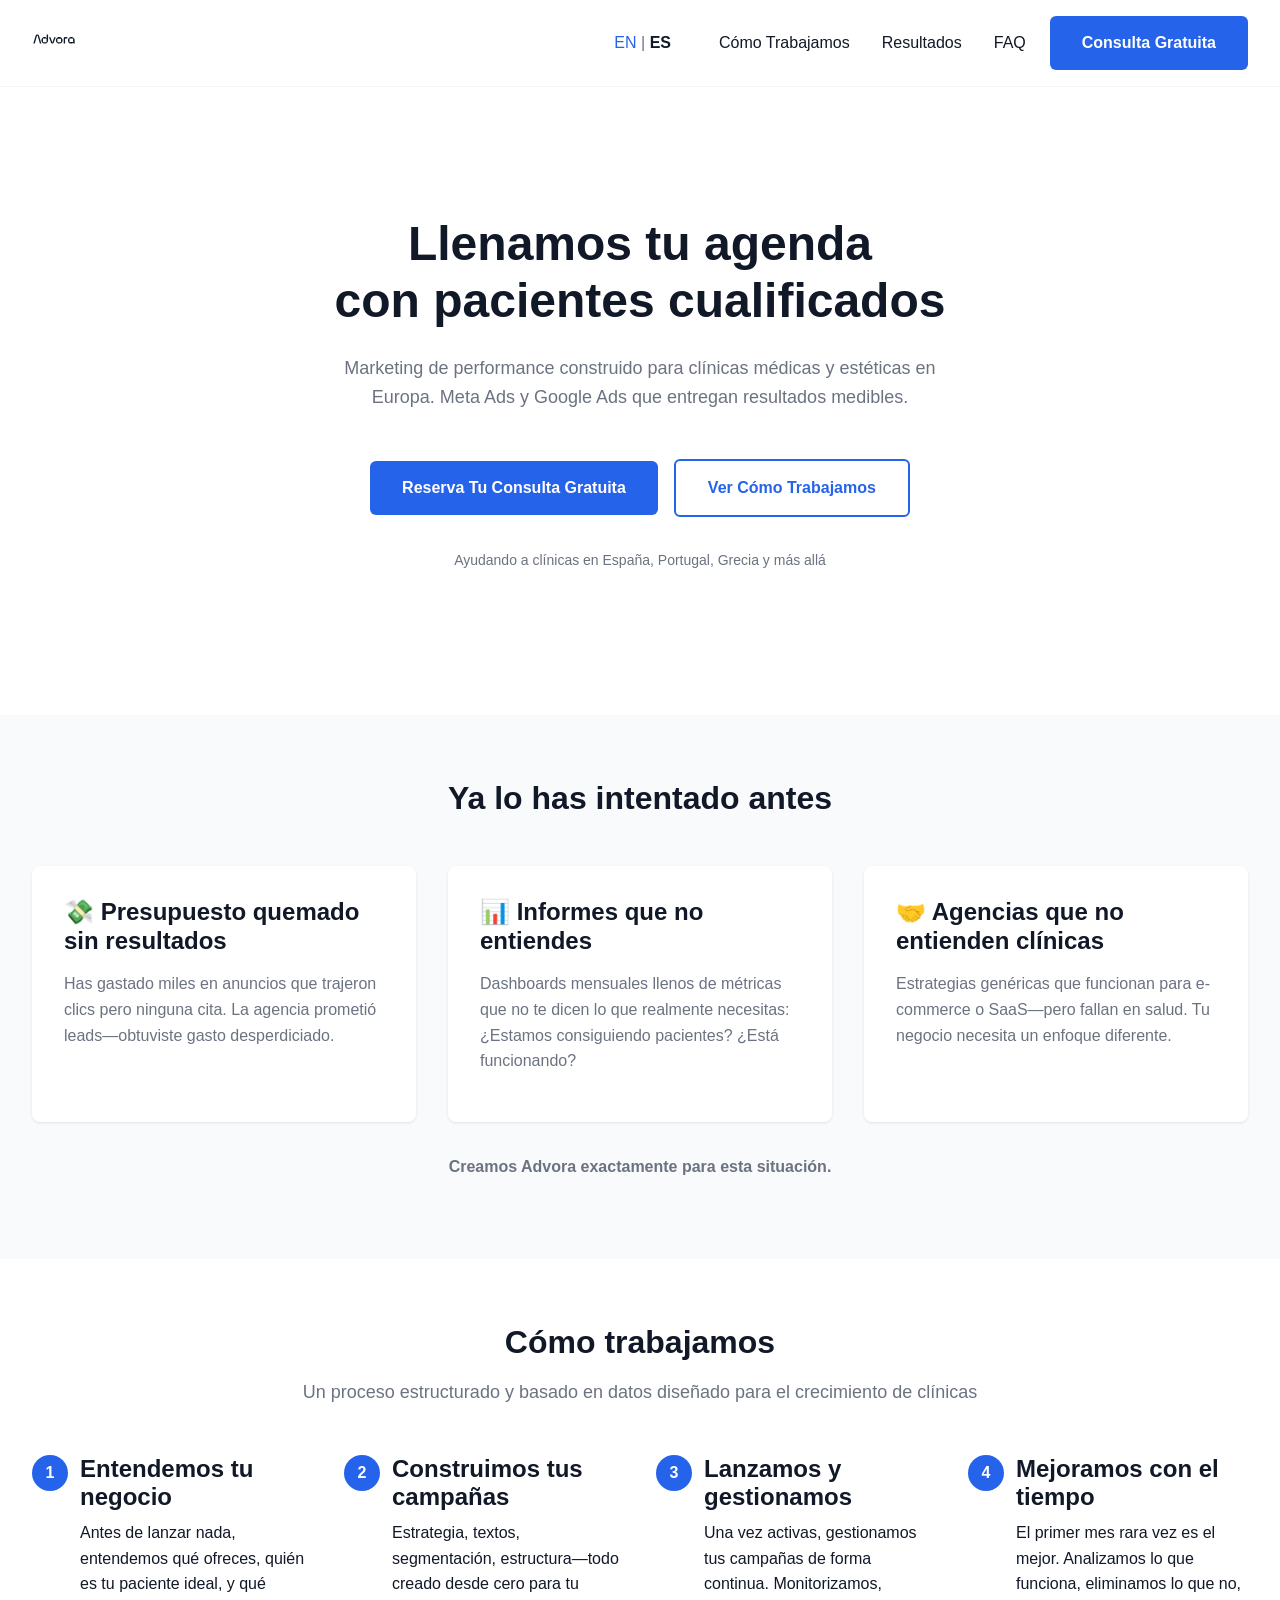
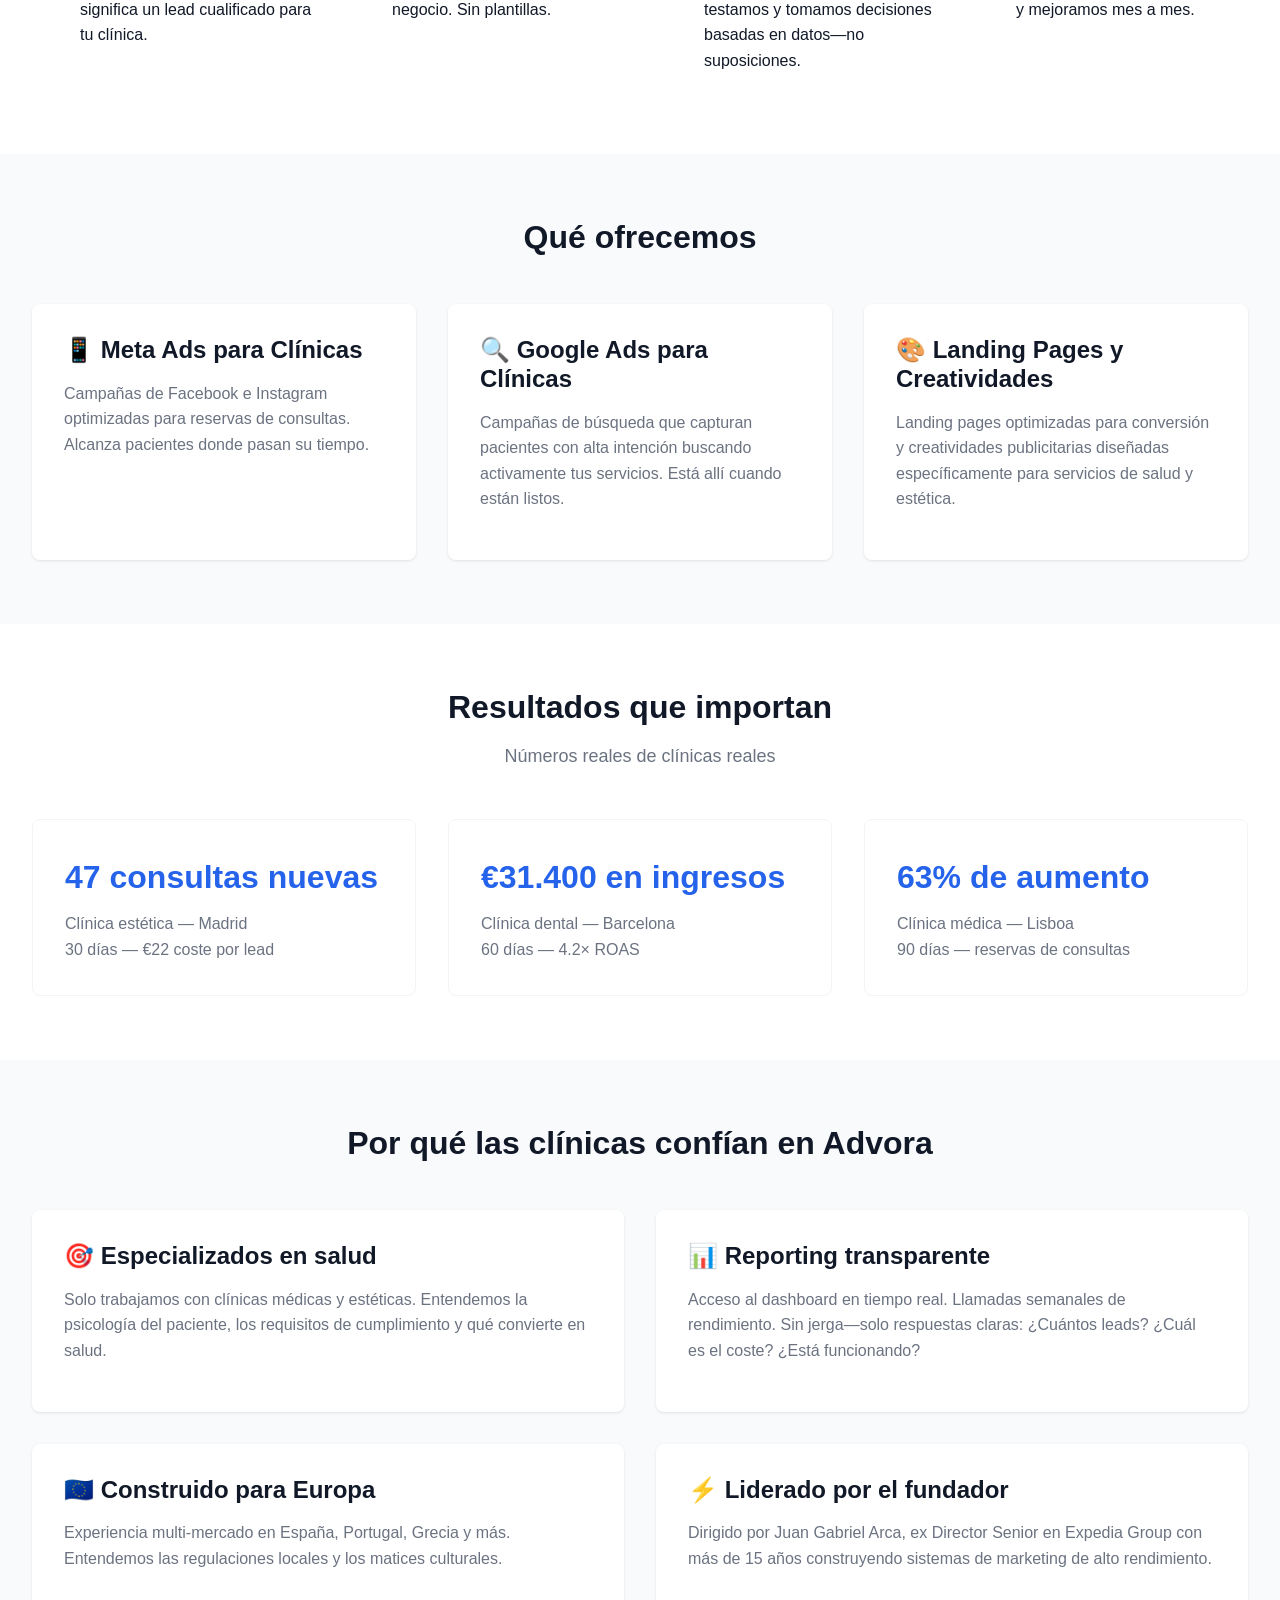
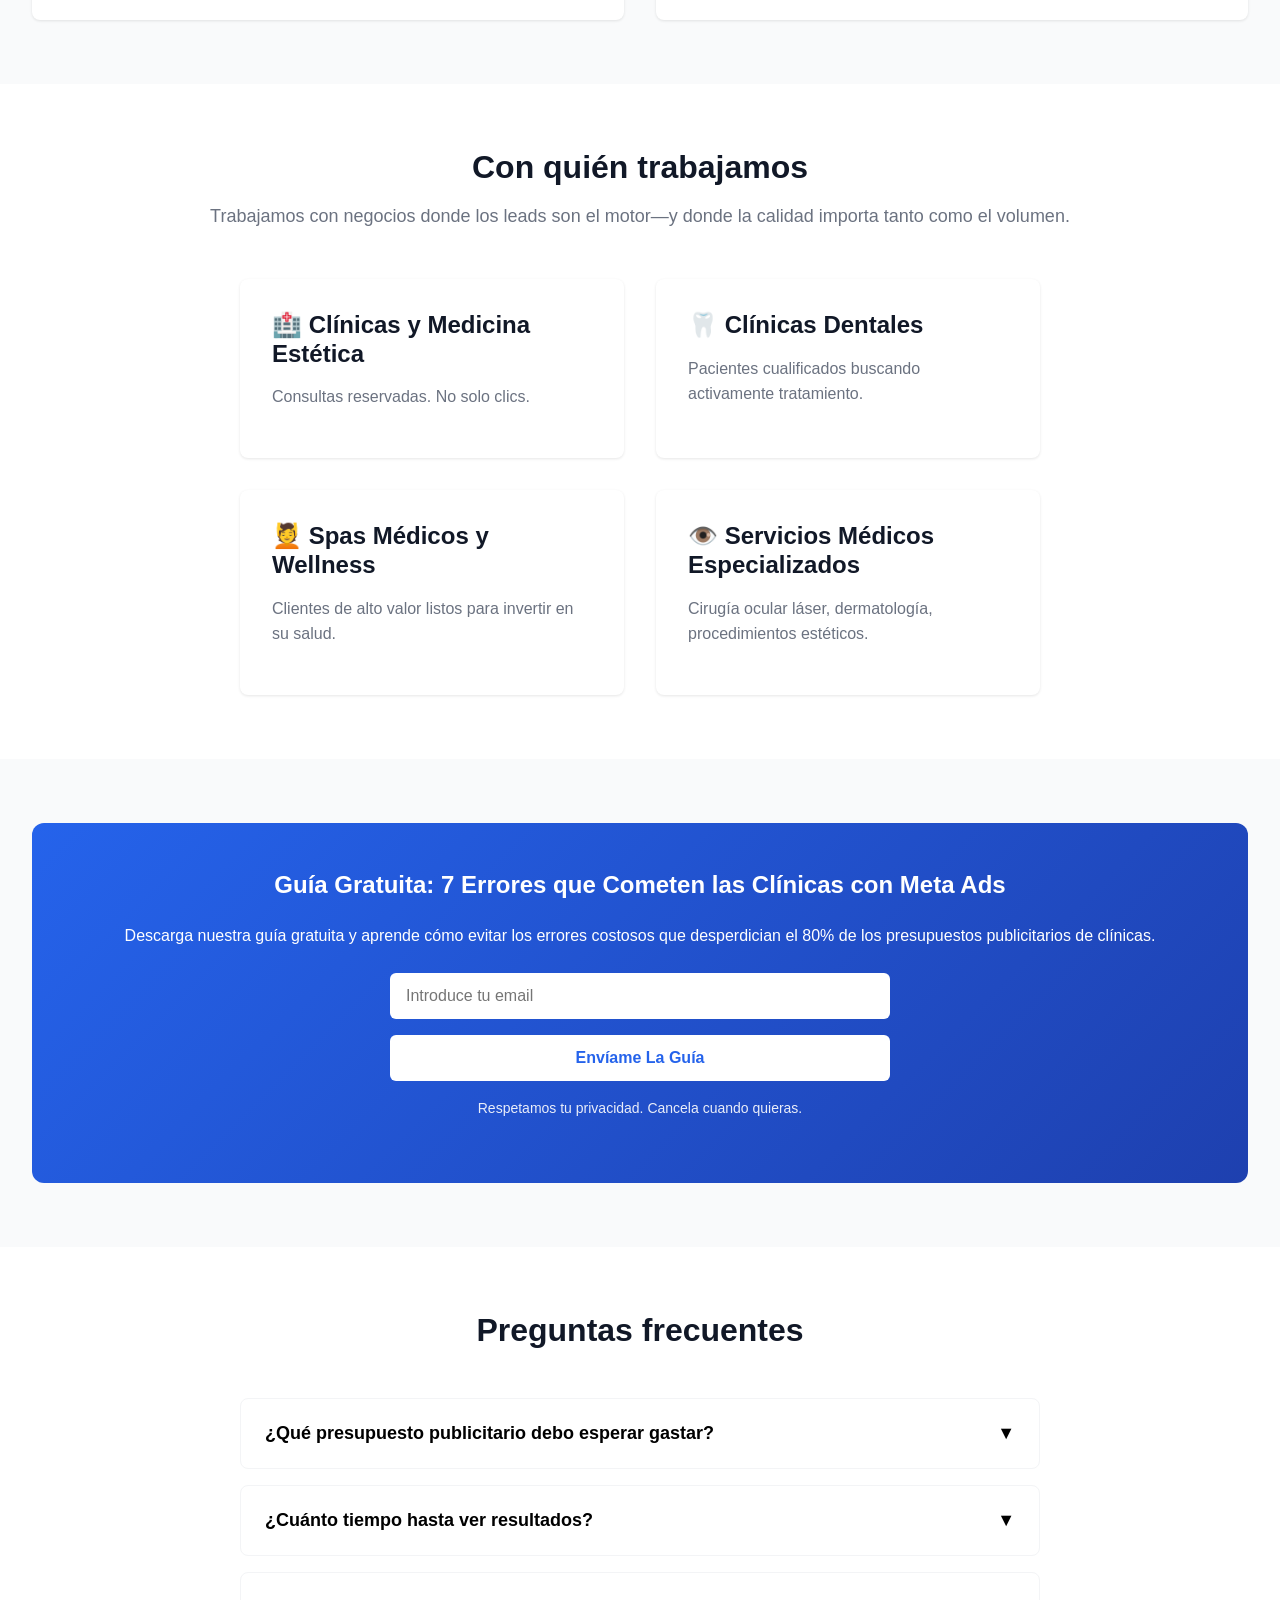
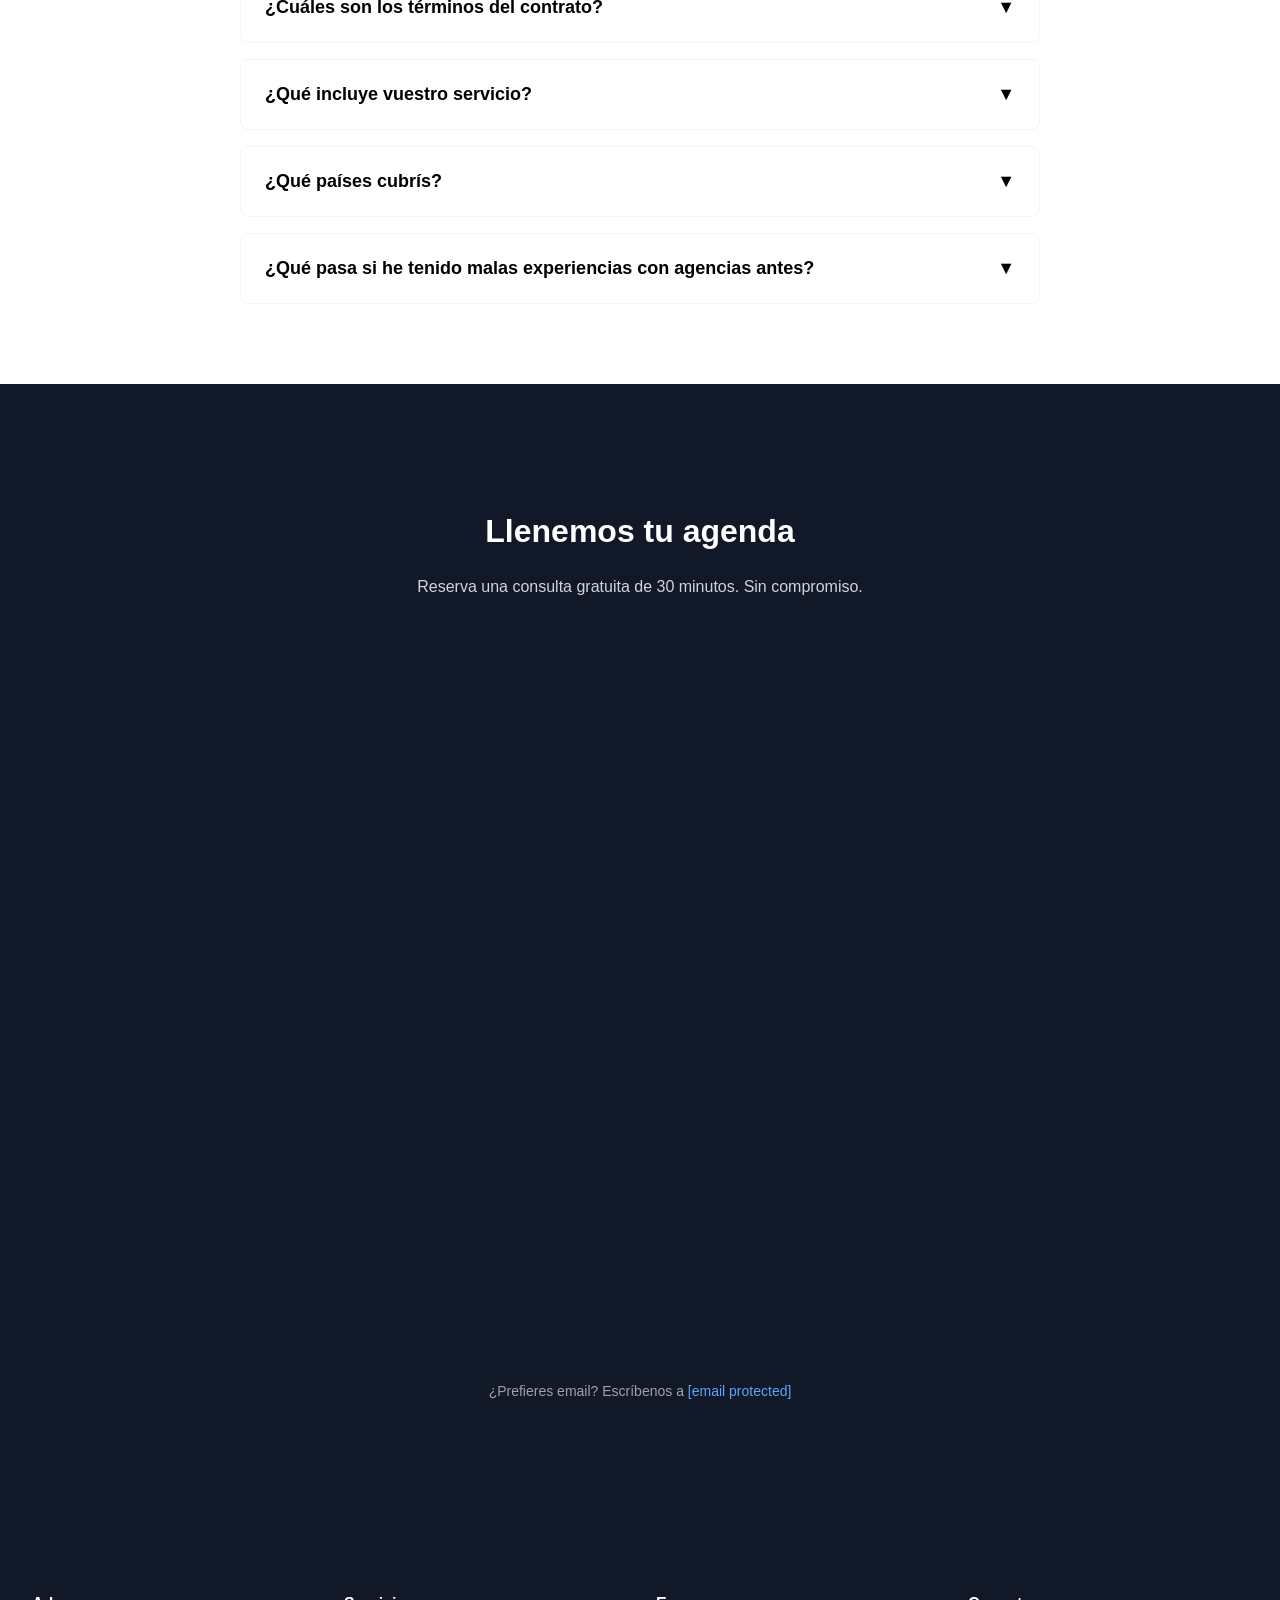
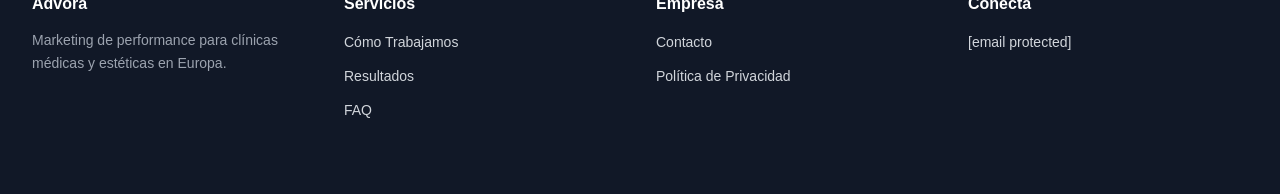
==== es/index.html @ b27bf29a "Initial production website (v15 landing page)" ====
<!DOCTYPE html>
<html lang="es">
<head>
  <meta charset="UTF-8">
  <meta name="viewport" content="width=device-width, initial-scale=1.0">
  <meta http-equiv="X-UA-Compatible" content="IE=edge">
  
  <!-- Primary Meta Tags -->
  <title>Advora | Marketing de Performance para Clínicas Médicas y Estéticas</title>
  <meta name="title" content="Advora | Marketing de Performance para Clínicas Médicas y Estéticas">
  <meta name="description" content="Meta Ads y Google Ads que llenan tu agenda de consultas. Marketing de performance construido para clínicas en Europa.">
  
  <!-- Hreflang Tags -->
  <link rel="alternate" href="https://advoralabs.com/" hreflang="en" />
  <link rel="alternate" href="https://advoralabs.com/es/" hreflang="es" />
  <link rel="alternate" href="https://advoralabs.com/" hreflang="x-default" />
  
  <!-- Open Graph / Facebook -->
  <meta property="og:type" content="website">
  <meta property="og:url" content="https://advoralabs.com/es/">
  <meta property="og:title" content="Advora | Marketing de Performance para Clínicas Médicas y Estéticas">
  <meta property="og:description" content="Meta Ads y Google Ads que llenan tu agenda de consultas. Marketing de performance construido para clínicas en Europa.">
  <meta property="og:image" content="https://advoralabs.com/images/advora-blue.svg">
  
  <!-- Favicon -->
  <link rel="icon" type="image/svg+xml" href="/images/advora-icon.svg">
  
  <!-- Stylesheet -->
  <link rel="stylesheet" href="/css/main.css">
  
  <!-- Google Analytics -->
  <script async src="https://www.googletagmanager.com/gtag/js?id=G-NC298ZY5M7"></script>
  <script>
    window.dataLayer = window.dataLayer || [];
    function gtag(){dataLayer.push(arguments);}
    gtag('js', new Date());
    gtag('config', 'G-NC298ZY5M7');
  </script>
</head>
<body>

  <!-- Header -->
  <header class="header">
    <nav class="nav container">
      <div class="logo">
        <a href="/es/">
          <img src="/images/advora-header.svg" alt="Advora">
        </a>
      </div>
      
      <div style="display: flex; align-items: center; gap: 1.5rem;">
        <div class="lang-toggle">
          <a href="/">EN</a> | <span class="active">ES</span>
        </div>
        
        <ul class="nav-menu">
          <li><a href="#como-trabajamos">Cómo Trabajamos</a></li>
          <li><a href="#resultados">Resultados</a></li>
          <li><a href="#faq">FAQ</a></li>
        </ul>
        
        <a href="#contacto" class="btn btn-primary">Consulta Gratuita</a>
        
        <button class="mobile-menu-btn">☰</button>
      </div>
    </nav>
  </header>

  <!-- Hero Section -->
  <section class="hero">
    <div class="container">
      <h1>Llenamos tu agenda<br>con pacientes cualificados</h1>
      <p class="subtitle">Marketing de performance construido para clínicas médicas y estéticas en Europa. Meta Ads y Google Ads que entregan resultados medibles.</p>
      
      <div class="hero-cta">
        <a href="#contacto" class="btn btn-primary">Reserva Tu Consulta Gratuita</a>
        <a href="#como-trabajamos" class="btn btn-secondary">Ver Cómo Trabajamos</a>
      </div>
      
      <p class="trust-signal">Ayudando a clínicas en España, Portugal, Grecia y más allá</p>
    </div>
  </section>

  <!-- Pain Recognition Section -->
  <section class="section section-alt">
    <div class="container">
      <div class="section-header">
        <h2>Ya lo has intentado antes</h2>
      </div>
      
      <div class="grid grid-3">
        <div class="card">
          <h3>💸 Presupuesto quemado sin resultados</h3>
          <p>Has gastado miles en anuncios que trajeron clics pero ninguna cita. La agencia prometió leads—obtuviste gasto desperdiciado.</p>
        </div>
        
        <div class="card">
          <h3>📊 Informes que no entiendes</h3>
          <p>Dashboards mensuales llenos de métricas que no te dicen lo que realmente necesitas: ¿Estamos consiguiendo pacientes? ¿Está funcionando?</p>
        </div>
        
        <div class="card">
          <h3>🤝 Agencias que no entienden clínicas</h3>
          <p>Estrategias genéricas que funcionan para e-commerce o SaaS—pero fallan en salud. Tu negocio necesita un enfoque diferente.</p>
        </div>
      </div>
      
      <div style="text-align: center; margin-top: 2rem; color: #6B7280;">
        <p><strong>Creamos Advora exactamente para esta situación.</strong></p>
      </div>
    </div>
  </section>

  <!-- How We Work Section -->
  <section id="como-trabajamos" class="section">
    <div class="container">
      <div class="section-header">
        <h2>Cómo trabajamos</h2>
        <p class="subtitle">Un proceso estructurado y basado en datos diseñado para el crecimiento de clínicas</p>
      </div>
      
      <div class="process-steps">
        <div class="step">
          <div class="step-number">1</div>
          <h3>Entendemos tu negocio</h3>
          <p>Antes de lanzar nada, entendemos qué ofreces, quién es tu paciente ideal, y qué significa un lead cualificado para tu clínica.</p>
        </div>
        
        <div class="step">
          <div class="step-number">2</div>
          <h3>Construimos tus campañas</h3>
          <p>Estrategia, textos, segmentación, estructura—todo creado desde cero para tu negocio. Sin plantillas.</p>
        </div>
        
        <div class="step">
          <div class="step-number">3</div>
          <h3>Lanzamos y gestionamos</h3>
          <p>Una vez activas, gestionamos tus campañas de forma continua. Monitorizamos, testamos y tomamos decisiones basadas en datos—no suposiciones.</p>
        </div>
        
        <div class="step">
          <div class="step-number">4</div>
          <h3>Mejoramos con el tiempo</h3>
          <p>El primer mes rara vez es el mejor. Analizamos lo que funciona, eliminamos lo que no, y mejoramos mes a mes.</p>
        </div>
      </div>
    </div>
  </section>

  <!-- Services Section -->
  <section class="section section-alt">
    <div class="container">
      <div class="section-header">
        <h2>Qué ofrecemos</h2>
      </div>
      
      <div class="grid grid-3">
        <div class="card">
          <h3>📱 Meta Ads para Clínicas</h3>
          <p>Campañas de Facebook e Instagram optimizadas para reservas de consultas. Alcanza pacientes donde pasan su tiempo.</p>
        </div>
        
        <div class="card">
          <h3>🔍 Google Ads para Clínicas</h3>
          <p>Campañas de búsqueda que capturan pacientes con alta intención buscando activamente tus servicios. Está allí cuando están listos.</p>
        </div>
        
        <div class="card">
          <h3>🎨 Landing Pages y Creatividades</h3>
          <p>Landing pages optimizadas para conversión y creatividades publicitarias diseñadas específicamente para servicios de salud y estética.</p>
        </div>
      </div>
    </div>
  </section>

  <!-- Results Section -->
  <section id="resultados" class="section">
    <div class="container">
      <div class="section-header">
        <h2>Resultados que importan</h2>
        <p class="subtitle">Números reales de clínicas reales</p>
      </div>
      
      <div class="grid grid-3">
        <div class="result-card">
          <div class="result-metric">47 consultas nuevas</div>
          <div class="result-description">Clínica estética — Madrid<br>30 días — €22 coste por lead</div>
        </div>
        
        <div class="result-card">
          <div class="result-metric">€31.400 en ingresos</div>
          <div class="result-description">Clínica dental — Barcelona<br>60 días — 4.2× ROAS</div>
        </div>
        
        <div class="result-card">
          <div class="result-metric">63% de aumento</div>
          <div class="result-description">Clínica médica — Lisboa<br>90 días — reservas de consultas</div>
        </div>
      </div>
    </div>
  </section>

  <!-- Trust & Credibility Section -->
  <section class="section section-alt">
    <div class="container">
      <div class="section-header">
        <h2>Por qué las clínicas confían en Advora</h2>
      </div>
      
      <div class="grid grid-2">
        <div class="card">
          <h3>🎯 Especializados en salud</h3>
          <p>Solo trabajamos con clínicas médicas y estéticas. Entendemos la psicología del paciente, los requisitos de cumplimiento y qué convierte en salud.</p>
        </div>
        
        <div class="card">
          <h3>📊 Reporting transparente</h3>
          <p>Acceso al dashboard en tiempo real. Llamadas semanales de rendimiento. Sin jerga—solo respuestas claras: ¿Cuántos leads? ¿Cuál es el coste? ¿Está funcionando?</p>
        </div>
        
        <div class="card">
          <h3>🇪🇺 Construido para Europa</h3>
          <p>Experiencia multi-mercado en España, Portugal, Grecia y más. Entendemos las regulaciones locales y los matices culturales.</p>
        </div>
        
        <div class="card">
          <h3>⚡ Liderado por el fundador</h3>
          <p>Dirigido por Juan Gabriel Arca, ex Director Senior en Expedia Group con más de 15 años construyendo sistemas de marketing de alto rendimiento.</p>
        </div>
      </div>
    </div>
  </section>

  <!-- Who We Help Section -->
  <section class="section">
    <div class="container">
      <div class="section-header">
        <h2>Con quién trabajamos</h2>
        <p class="subtitle">Trabajamos con negocios donde los leads son el motor—y donde la calidad importa tanto como el volumen.</p>
      </div>
      
      <div class="grid grid-2" style="max-width: 800px; margin: 0 auto;">
        <div class="card">
          <h3>🏥 Clínicas y Medicina Estética</h3>
          <p>Consultas reservadas. No solo clics.</p>
        </div>
        
        <div class="card">
          <h3>🦷 Clínicas Dentales</h3>
          <p>Pacientes cualificados buscando activamente tratamiento.</p>
        </div>
        
        <div class="card">
          <h3>💆 Spas Médicos y Wellness</h3>
          <p>Clientes de alto valor listos para invertir en su salud.</p>
        </div>
        
        <div class="card">
          <h3>👁️ Servicios Médicos Especializados</h3>
          <p>Cirugía ocular láser, dermatología, procedimientos estéticos.</p>
        </div>
      </div>
    </div>
  </section>

  <!-- Lead Magnet Section -->
  <section class="section section-alt">
    <div class="container">
      <div class="lead-magnet">
        <h3>Guía Gratuita: 7 Errores que Cometen las Clínicas con Meta Ads</h3>
        <p style="margin-bottom: 1.5rem;">Descarga nuestra guía gratuita y aprende cómo evitar los errores costosos que desperdician el 80% de los presupuestos publicitarios de clínicas.</p>
        
        <form id="lead-magnet-form-es" class="lead-magnet-form">
          <input type="email" placeholder="Introduce tu email" required>
          <button type="submit" class="btn">Envíame La Guía</button>
        </form>
        
        <p style="font-size: 0.875rem; margin-top: 1rem; opacity: 0.9;">Respetamos tu privacidad. Cancela cuando quieras.</p>
      </div>
    </div>
  </section>

  <!-- FAQ Section -->
  <section id="faq" class="section">
    <div class="container">
      <div class="section-header">
        <h2>Preguntas frecuentes</h2>
      </div>
      
      <div style="max-width: 800px; margin: 0 auto;">
        <div class="faq-item">
          <button class="faq-question">
            ¿Qué presupuesto publicitario debo esperar gastar?
            <span class="faq-icon">▼</span>
          </button>
          <div class="faq-answer">
            <p>Recomendamos un gasto publicitario mensual mínimo de €1.500–€2.500 para Meta Ads o Google Ads. Esto nos da suficiente volumen para testear, optimizar y generar resultados significativos. Presupuestos más altos (€5.000+/mes) permiten un escalado más rápido y mejores datos.</p>
          </div>
        </div>
        
        <div class="faq-item">
          <button class="faq-question">
            ¿Cuánto tiempo hasta ver resultados?
            <span class="faq-icon">▼</span>
          </button>
          <div class="faq-answer">
            <p>La mayoría de clínicas ven los primeros leads dentro de los primeros 7–14 días. Sin embargo, los mejores resultados vienen después de 60–90 días de optimización continua. El primer mes es para aprender qué funciona; los meses 2–3 es donde el rendimiento se multiplica.</p>
          </div>
        </div>
        
        <div class="faq-item">
          <button class="faq-question">
            ¿Cuáles son los términos del contrato?
            <span class="faq-icon">▼</span>
          </button>
          <div class="faq-answer">
            <p>Trabajamos con un compromiso mínimo de 3 meses para permitir tiempo para una optimización adecuada. Después de eso, puedes continuar mes a mes o comprometerte a plazos más largos para mejores precios. Sin contratos anuales obligatorios.</p>
          </div>
        </div>
        
        <div class="faq-item">
          <button class="faq-question">
            ¿Qué incluye vuestro servicio?
            <span class="faq-icon">▼</span>
          </button>
          <div class="faq-answer">
            <p>Todo: desarrollo de estrategia, configuración de campañas, redacción publicitaria, producción creativa, optimización de landing pages, gestión continua, reporting semanal y llamadas mensuales de estrategia. Obtienes una solución completa sin necesidad de intervención.</p>
          </div>
        </div>
        
        <div class="faq-item">
          <button class="faq-question">
            ¿Qué países cubrís?
            <span class="faq-icon">▼</span>
          </button>
          <div class="faq-answer">
            <p>Trabajamos con clínicas en toda Europa, con experiencia profunda en España, Portugal y Grecia. También apoyamos campañas en Francia, Italia y otros mercados de la UE. Todas las campañas pueden entregarse en idiomas locales.</p>
          </div>
        </div>
        
        <div class="faq-item">
          <button class="faq-question">
            ¿Qué pasa si he tenido malas experiencias con agencias antes?
            <span class="faq-icon">▼</span>
          </button>
          <div class="faq-answer">
            <p>No estás solo. La mayoría de nuestros clientes vienen a nosotros después de experiencias decepcionantes con agencias. Por eso construimos Advora de manera diferente: reporting transparente, acceso directo al fundador, experiencia específica en clínicas y responsabilidad enfocada en resultados. Reserva una consulta gratuita—revisaremos qué salió mal y te mostraremos cómo lo haríamos diferente.</p>
          </div>
        </div>
      </div>
    </div>
  </section>

  <!-- Final CTA Section -->
  <section id="contacto" class="section section-dark final-cta">
    <div class="container">
      <h2>Llenemos tu agenda</h2>
      <p class="subtitle" style="color: #D1D5DB;">Reserva una consulta gratuita de 30 minutos. Sin compromiso.</p>
      
      <div class="calendly-container">
        <!-- Calendly inline widget -->
        <div class="calendly-inline-widget" 
             data-url="https://calendly.com/kamilabarbaraarca/30min" 
             style="min-width:320px;height:700px;">
        </div>
        <script type="text/javascript" 
                src="https://assets.calendly.com/assets/external/widget.js" 
                async>
        </script>
      </div>
      
      <p style="margin-top: 2rem; font-size: 0.875rem; color: #9CA3AF;">
        ¿Prefieres email? Escríbenos a <a href="/cdn-cgi/l/email-protection#315a505c585d50535043535043505043525071565c50585d1f525e5c" style="color: #60A5FA;"><span class="__cf_email__" data-cfemail="513a303c383d30333023333023303023323011363c30383d7f323e3c">[email&#160;protected]</span></a>
      </p>
    </div>
  </section>

  <!-- Footer -->
  <footer class="footer">
    <div class="container">
      <div class="footer-content">
        <div class="footer-section">
          <h4>Advora</h4>
          <p style="font-size: 0.875rem; color: #9CA3AF;">Marketing de performance para clínicas médicas y estéticas en Europa.</p>
        </div>
        
        <div class="footer-section">
          <h4>Servicios</h4>
          <ul>
            <li><a href="#como-trabajamos">Cómo Trabajamos</a></li>
            <li><a href="#resultados">Resultados</a></li>
            <li><a href="#faq">FAQ</a></li>
          </ul>
        </div>
        
        <div class="footer-section">
          <h4>Empresa</h4>
          <ul>
            <li><a href="#contacto">Contacto</a></li>
            <li><a href="/privacy">Política de Privacidad</a></li>
          </ul>
        </div>
        
        <div class="footer-section">
          <h4>Conecta</h4>
          <ul>
            <li><a href="/cdn-cgi/l/email-protection#bbd0dad6d2d7dad9dac9d9dac9dadac9d8dafbdcd6dad2d795d8d4d6"><span class="__cf_email__" data-cfemail="3259535f5b5e53505340505340535340515372555f535b5e1c515d5f">[email&#160;protected]</span></a></li>
            <li><a href="https://www.linkedin.com/company/advora" target="_blank" r
---- css/main.css ----
/* Advora Website - Main Stylesheet */
/* Mobile-first responsive design (375px base) */

:root {
  /* Colors */
  --color-primary: #2563EB;
  --color-primary-dark: #1E40AF;
  --color-dark: #111827;
  --color-gray: #6B7280;
  --color-light-gray: #F3F4F6;
  --color-white: #FFFFFF;
  --color-bg-alt: #F9FAFB;
  
  /* Typography */
  --font-primary: -apple-system, BlinkMacSystemFont, 'Segoe UI', 'Roboto', 'Helvetica Neue', Arial, sans-serif;
  --font-size-xs: 0.875rem;
  --font-size-sm: 1rem;
  --font-size-md: 1.125rem;
  --font-size-lg: 1.5rem;
  --font-size-xl: 2rem;
  --font-size-2xl: 2.5rem;
  --font-size-3xl: 3rem;
  
  /* Spacing */
  --spacing-xs: 0.5rem;
  --spacing-sm: 1rem;
  --spacing-md: 1.5rem;
  --spacing-lg: 2rem;
  --spacing-xl: 3rem;
  --spacing-2xl: 4rem;
  --spacing-3xl: 6rem;
  
  /* Container */
  --container-max: 1280px;
  --container-padding: 1.5rem;
}

/* Reset */
* {
  margin: 0;
  padding: 0;
  box-sizing: border-box;
}

html {
  scroll-behavior: smooth;
}

body {
  font-family: var(--font-primary);
  font-size: var(--font-size-sm);
  line-height: 1.6;
  color: var(--color-dark);
  background: var(--color-white);
  -webkit-font-smoothing: antialiased;
  -moz-osx-font-smoothing: grayscale;
}

/* Container */
.container {
  max-width: var(--container-max);
  margin: 0 auto;
  padding: 0 var(--container-padding);
}

/* Typography */
h1, h2, h3, h4, h5, h6 {
  font-weight: 700;
  line-height: 1.2;
  margin-bottom: var(--spacing-md);
}

h1 {
  font-size: var(--font-size-2xl);
}

h2 {
  font-size: var(--font-size-xl);
}

h3 {
  font-size: var(--font-size-lg);
}

p {
  margin-bottom: var(--spacing-sm);
}

a {
  color: var(--color-primary);
  text-decoration: none;
  transition: color 0.3s ease;
}

a:hover {
  color: var(--color-primary-dark);
}

/* Buttons */
.btn {
  display: inline-block;
  padding: 0.875rem 2rem;
  font-size: var(--font-size-sm);
  font-weight: 600;
  text-align: center;
  text-decoration: none;
  border-radius: 6px;
  transition: all 0.3s ease;
  cursor: pointer;
  border: none;
}

.btn-primary {
  background: var(--color-primary);
  color: var(--color-white);
}

.btn-primary:hover {
  background: var(--color-primary-dark);
  transform: translateY(-2px);
  box-shadow: 0 4px 12px rgba(37, 99, 235, 0.3);
}

.btn-secondary {
  background: transparent;
  color: var(--color-primary);
  border: 2px solid var(--color-primary);
}

.btn-secondary:hover {
  background: var(--color-primary);
  color: var(--color-white);
}

/* Header/Navigation */
.header {
  position: sticky;
  top: 0;
  z-index: 1000;
  background: var(--color-white);
  border-bottom: 1px solid var(--color-light-gray);
  padding: 1rem 0;
}

.nav {
  display: flex;
  align-items: center;
  justify-content: space-between;
}

.logo img {
  height: 28px;
  width: auto;
}

.nav-menu {
  display: none;
  list-style: none;
  gap: var(--spacing-lg);
}

.nav-menu a {
  color: var(--color-dark);
  font-weight: 500;
  font-size: var(--font-size-sm);
}

.nav-menu a:hover {
  color: var(--color-primary);
}

.lang-toggle {
  font-size: var(--font-size-sm);
  color: var(--color-gray);
  margin-right: var(--spacing-md);
}

.lang-toggle .active {
  color: var(--color-dark);
  font-weight: 600;
}

.mobile-menu-btn {
  display: block;
  background: none;
  border: none;
  font-size: 1.5rem;
  cursor: pointer;
  color: var(--color-dark);
}

/* Hero Section */
.hero {
  padding: var(--spacing-3xl) 0;
  text-align: center;
}

.hero h1 {
  font-size: var(--font-size-2xl);
  margin-bottom: var(--spacing-md);
}

.hero .subtitle {
  font-size: var(--font-size-md);
  color: var(--color-gray);
  margin-bottom: var(--spacing-xl);
  max-width: 600px;
  margin-left: auto;
  margin-right: auto;
}

.hero-cta {
  display: flex;
  flex-direction: column;
  gap: var(--spacing-sm);
  align-items: center;
  margin-bottom: var(--spacing-lg);
}

.trust-signal {
  font-size: var(--font-size-xs);
  color: var(--color-gray);
  margin-top: var(--spacing-md);
}

/* Section Styles */
.section {
  padding: var(--spacing-2xl) 0;
}

.section-alt {
  background: var(--color-bg-alt);
}

.section-dark {
  background: var(--color-dark);
  color: var(--color-white);
}

.section-dark h2,
.section-dark h3 {
  color: var(--color-white);
}

.section-dark p {
  color: #D1D5DB;
}

.section-header {
  text-align: center;
  margin-bottom: var(--spacing-xl);
}

.section-header h2 {
  margin-bottom: var(--spacing-sm);
}

.section-header .subtitle {
  color: var(--color-gray);
  font-size: var(--font-size-md);
}

/* Grid Layouts */
.grid {
  display: grid;
  gap: var(--spacing-lg);
}

.grid-2 {
  grid-template-columns: 1fr;
}

.grid-3 {
  grid-template-columns: 1fr;
}

/* Cards */
.card {
  background: var(--color-white);
  border-radius: 8px;
  padding: var(--spacing-lg);
  box-shadow: 0 1px 3px rgba(0, 0, 0, 0.1);
  transition: transform 0.3s ease, box-shadow 0.3s ease;
}

.card:hover {
  transform: translateY(-4px);
  box-shadow: 0 4px 12px rgba(0, 0, 0, 0.15);
}

.card h3 {
  color: var(--color-dark);
  margin-bottom: var(--spacing-sm);
}

.card p {
  color: var(--color-gray);
}

/* Process Steps */
.process-steps {
  display: grid;
  gap: var(--spacing-lg);
}

.step {
  position: relative;
  padding-left: var(--spacing-xl);
}

.step-number {
  position: absolute;
  left: 0;
  top: 0;
  width: 36px;
  height: 36px;
  background: var(--color-primary);
  color: var(--color-white);
  border-radius: 50%;
  display: flex;
  align-items: center;
  justify-content: center;
  font-weight: 700;
}

.step h3 {
  margin-bottom: var(--spacing-xs);
}

/* Results/Case Studies */
.result-card {
  background: var(--color-white);
  border-radius: 8px;
  padding: var(--spacing-lg);
  border: 1px solid var(--color-light-gray);
}

.result-metric {
  font-size: var(--font-size-xl);
  font-weight: 700;
  color: var(--color-primary);
  margin-bottom: var(--spacing-xs);
}

.result-description {
  font-size: var(--font-size-sm);
  color: var(--color-gray);
}

/* FAQ Accordion */
.faq-item {
  background: var(--color-white);
  border-radius: 8px;
  margin-bottom: var(--spacing-sm);
  border: 1px solid var(--color-light-gray);
  overflow: hidden;
}

.faq-question {
  width: 100%;
  padding: var(--spacing-md);
  background: none;
  border: none;
  text-align: left;
  font-size: var(--font-size-md);
  font-weight: 600;
  cursor: pointer;
  display: flex;
  justify-content: space-between;
  align-items: center;
}

.faq-question:hover {
  background: var(--color-bg-alt);
}

.faq-answer {
  padding: 0 var(--spacing-md) var(--spacing-md);
  color: var(--color-gray);
  display: none;
}

.faq-item.active .faq-answer {
  display: block;
}

.faq-icon {
  transition: transform 0.3s ease;
}

.faq-item.active .faq-icon {
  transform: rotate(180deg);
}

/* Lead Magnet Form */
.lead-magnet {
  background: linear-gradient(135deg, #2563EB 0%, #1E40AF 100%);
  color: var(--color-white);
  padding: var(--spacing-xl);
  border-radius: 12px;
  text-align: center;
}

.lead-magnet h3 {
  color: var(--color-white);
  margin-bottom: var(--spacing-md);
}

.lead-magnet-form {
  display: flex;
  flex-direction: column;
  gap: var(--spacing-sm);
  max-width: 500px;
  margin: 0 auto;
}

.lead-magnet-form input {
  padding: 0.875rem 1rem;
  border-radius: 6px;
  border: none;
  font-size: var(--font-size-sm);
}

.lead-magnet-form button {
  background: var(--color-white);
  color: var(--color-primary);
  font-weight: 600;
}

/* Final CTA */
.final-cta {
  text-align: center;
  padding: var(--spacing-3xl) 0;
}

.calendly-container {
  max-width: 900px;
  margin: var(--spacing-xl) auto 0;
}

/* Footer */
.footer {
  background: var(--color-dark);
  color: var(--color-white);
  padding: var(--spacing-xl) 0 var(--spacing-lg);
}

.footer-content {
  display: grid;
  gap: var(--spacing-lg);
  margin-bottom: var(--spacing-lg);
}

.footer-section h4 {
  color: var(--color-white);
  margin-bottom: var(--spacing-sm);
  font-size: var(--font-size-sm);
}

.footer-section ul {
  list-style: none;
}

.footer-section ul li {
  margin-bottom: var(--spacing-xs);
}

.footer-section a {
  color: #D1D5DB;
  font-size: var(--font-size-xs);
}

.footer-section a:hover {
  color: var(--color-white);
}

.footer-bottom {
  text-align: center;
  padding-top: var(--spacing-lg);
  border-top: 1px solid #374151;
  font-size: var(--font-size-xs);
  color: #9CA3AF;
}

/* Tablet (768px+) */
@media (min-width: 768px) {
  :root {
    --container-padding: 2rem;
  }
  
  h1 {
    font-size: var(--font-size-3xl);
  }
  
  .nav-menu {
    display: flex;
  }
  
  .mobile-menu-btn {
    display: none;
  }
  
  .hero h1 {
    font-size: var(--font-size-3xl);
  }
  
  .hero-cta {
    flex-direction: row;
    justify-content: center;
  }
  
  .grid-2 {
    grid-template-columns: repeat(2, 1fr);
  }
  
  .grid-3 {
    grid-template-columns: repeat(3, 1fr);
  }
  
  .process-steps {
    grid-template-columns: repeat(2, 1fr);
  }
  
  .footer-content {
    grid-template-columns: repeat(3, 1fr);
  }
}

/* Desktop (1280px+) */
@media (min-width: 1280px) {
  :root {
    --spacing-3xl: 8rem;
  }
  
  .process-steps {
    grid-template-columns: repeat(4, 1fr);
  }
  
  .footer-content {
    grid-template-columns: repeat(4, 1fr);
  }
}

/* Print styles */
@media print {
  .header,
  .footer,
  .btn {
    display: none;
  }
}
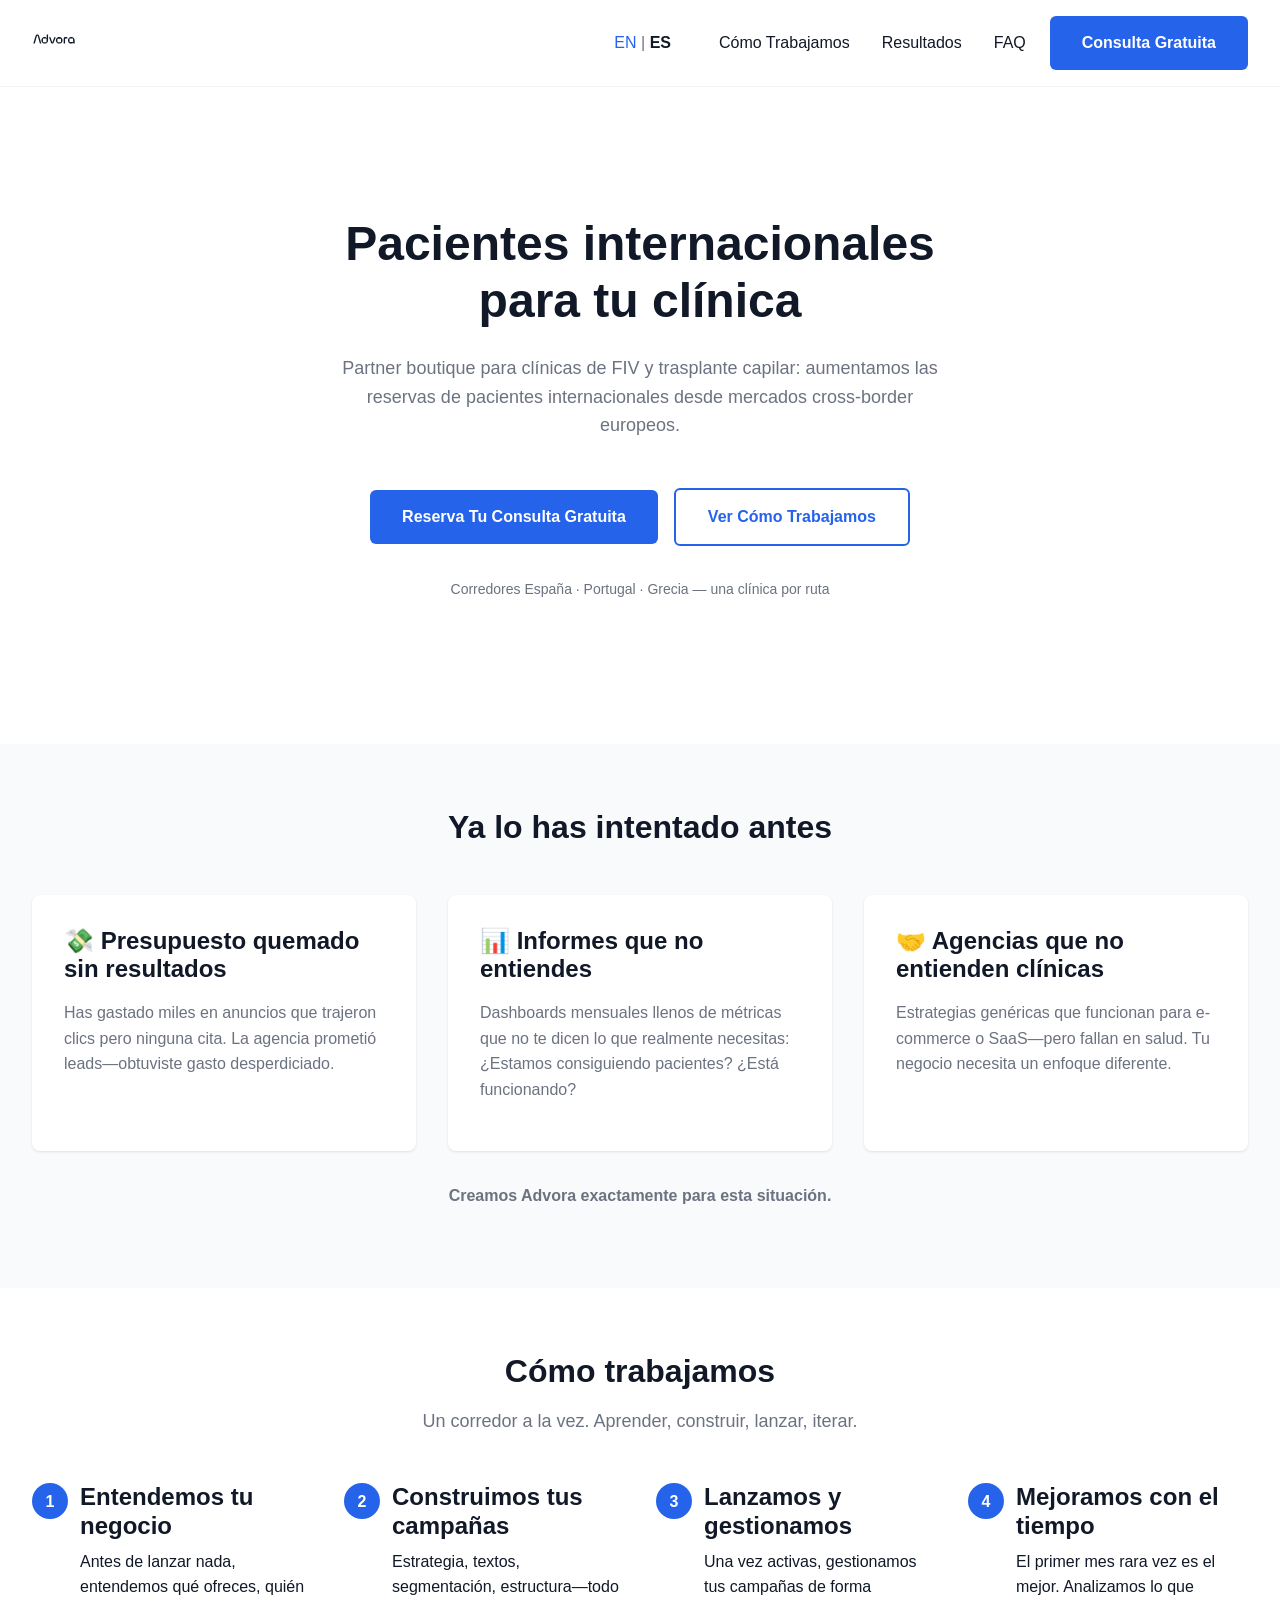
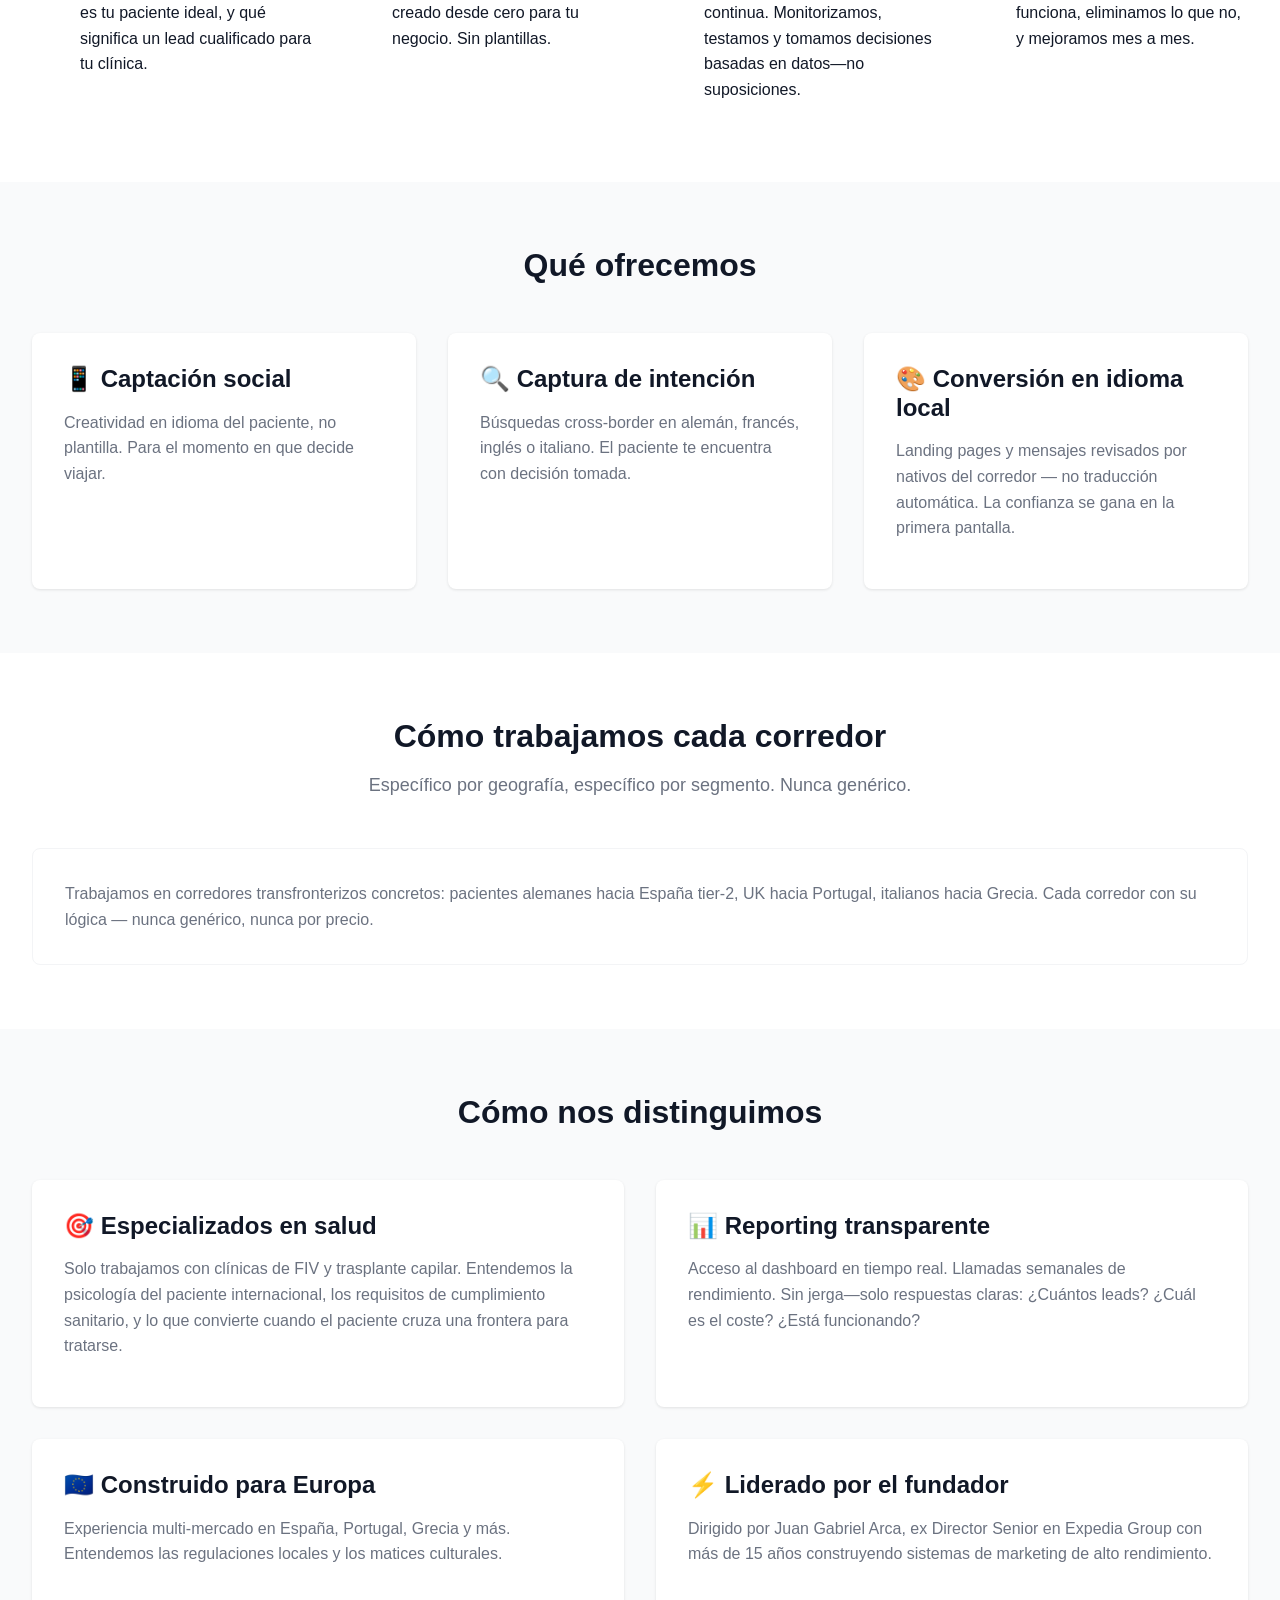
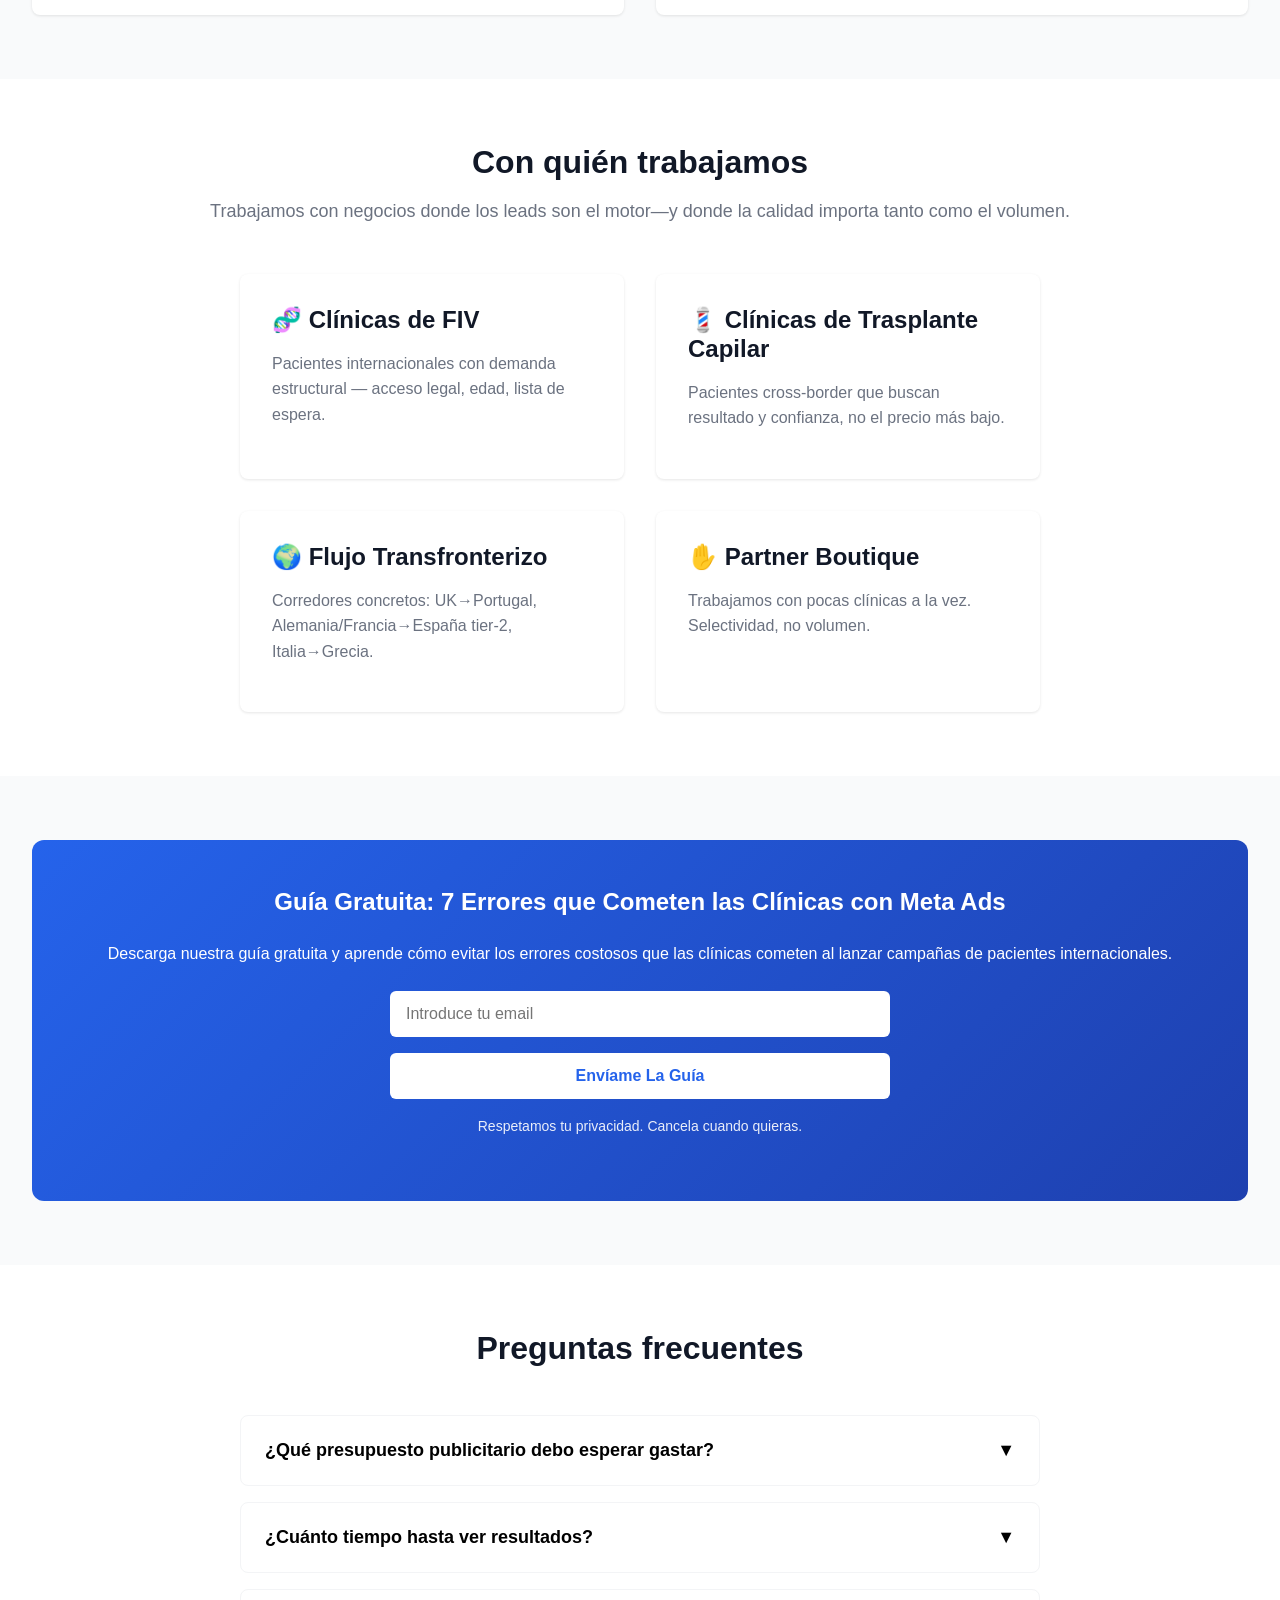
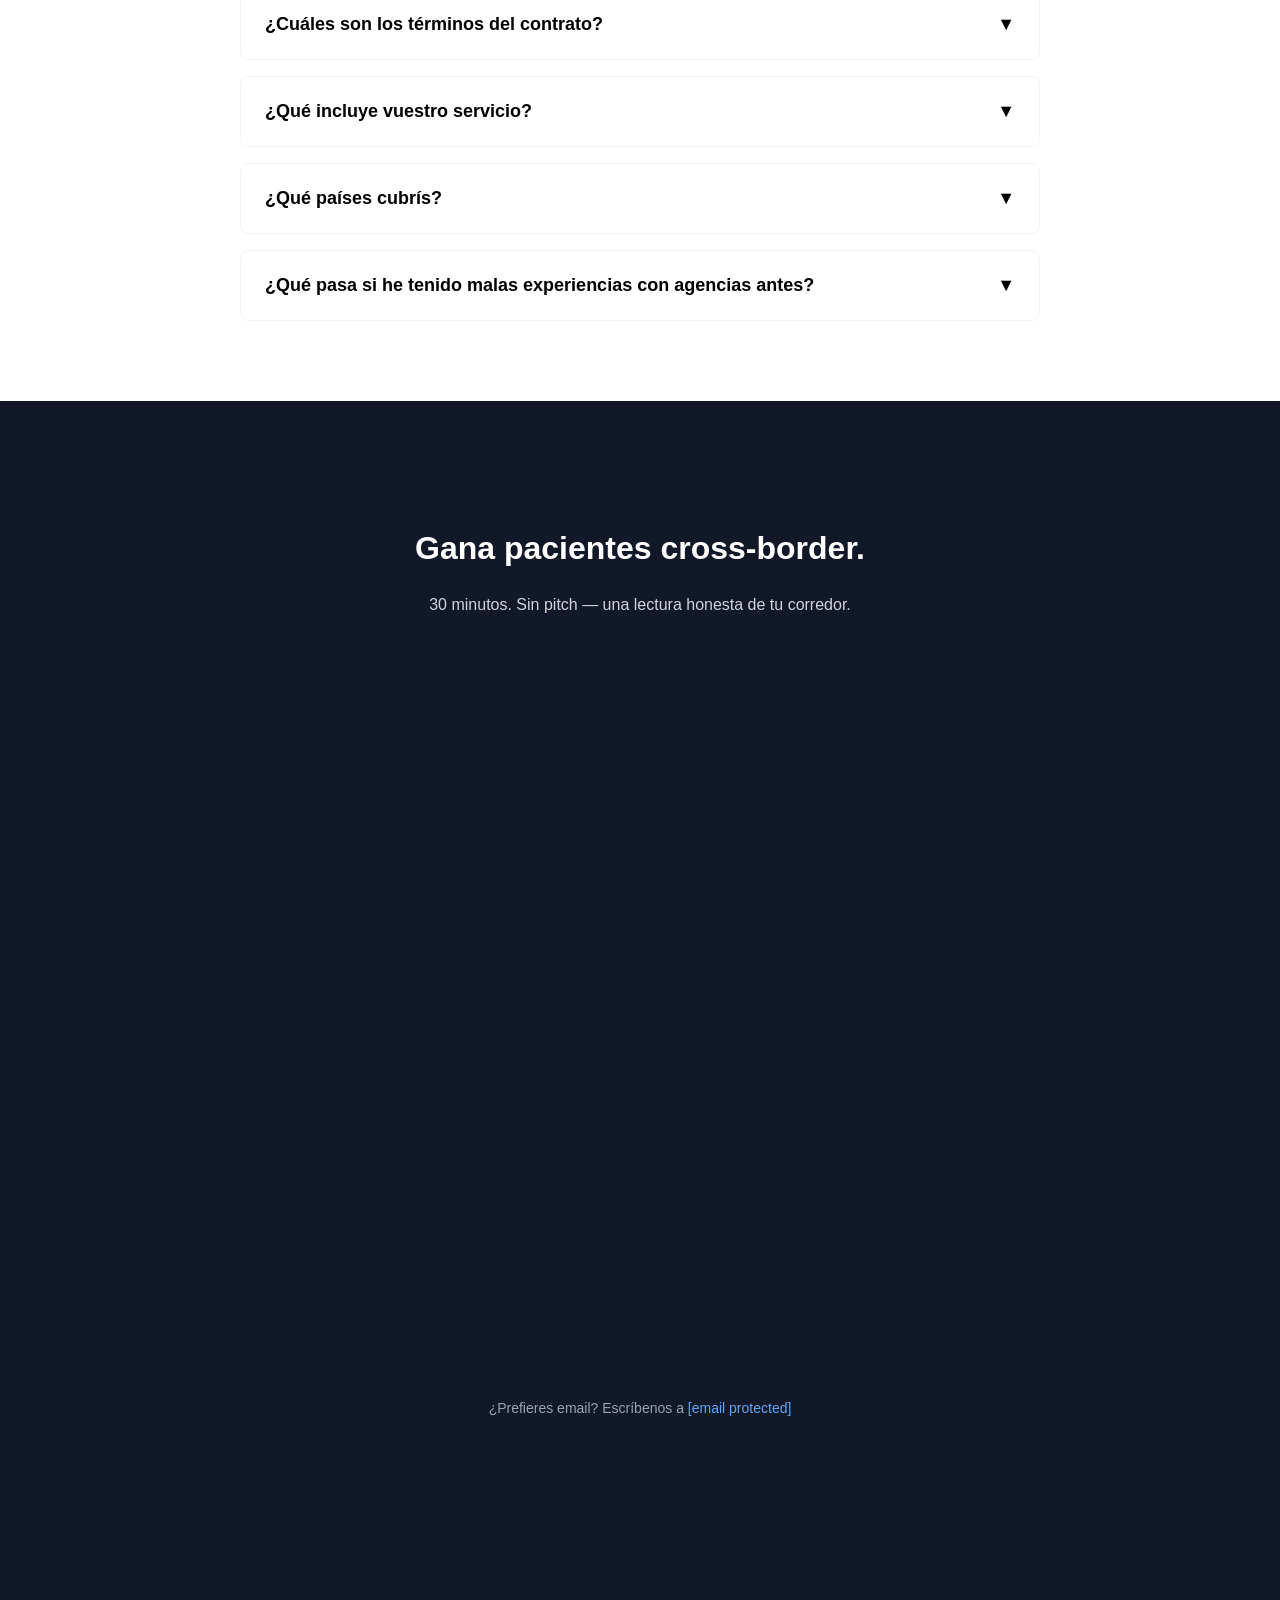
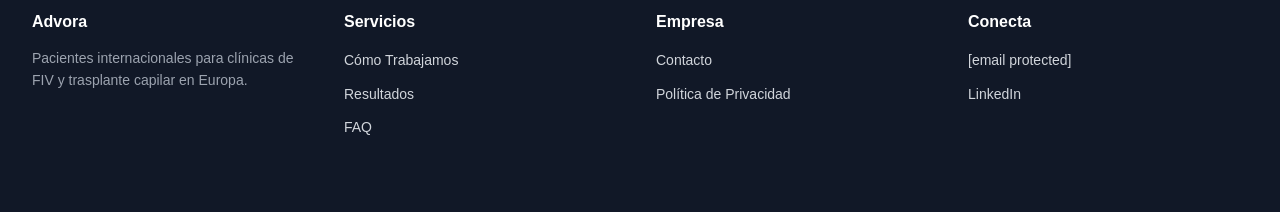
==== commit c8822cf2: "Positioning perfection pass: sharpen boutique / cross-border framing, close ES EOF truncation, corre" ====
--- a/es/index.html
+++ b/es/index.html
@@ -6,9 +6,9 @@
   <meta http-equiv="X-UA-Compatible" content="IE=edge">
   
   <!-- Primary Meta Tags -->
-  <title>Advora | Marketing de Performance para Clínicas Médicas y Estéticas</title>
-  <meta name="title" content="Advora | Marketing de Performance para Clínicas Médicas y Estéticas">
-  <meta name="description" content="Meta Ads y Google Ads que llenan tu agenda de consultas. Marketing de performance construido para clínicas en Europa.">
+  <title>Advora | Pacientes Internacionales para Clínicas de FIV y Trasplante Capilar</title>
+  <meta name="title" content="Advora | Pacientes Internacionales para Clínicas de FIV y Trasplante Capilar">
+  <meta name="description" content="Partner boutique para clínicas de FIV y trasplante capilar: aumentamos las reservas de pacientes internacionales desde mercados cross-border europeos.">
   
   <!-- Hreflang Tags -->
   <link rel="alternate" href="https://advoralabs.com/" hreflang="en" />
@@ -18,8 +18,8 @@
   <!-- Open Graph / Facebook -->
   <meta property="og:type" content="website">
   <meta property="og:url" content="https://advoralabs.com/es/">
-  <meta property="og:title" content="Advora | Marketing de Performance para Clínicas Médicas y Estéticas">
-  <meta property="og:description" content="Meta Ads y Google Ads que llenan tu agenda de consultas. Marketing de performance construido para clínicas en Europa.">
+  <meta property="og:title" content="Advora | Pacientes Internacionales para Clínicas de FIV y Trasplante Capilar">
+  <meta property="og:description" content="Partner boutique para clínicas de FIV y trasplante capilar: aumentamos las reservas de pacientes internacionales desde mercados cross-border europeos.">
   <meta property="og:image" content="https://advoralabs.com/images/advora-blue.svg">
   
   <!-- Favicon -->
@@ -69,15 +69,15 @@
   <!-- Hero Section -->
   <section class="hero">
     <div class="container">
-      <h1>Llenamos tu agenda<br>con pacientes cualificados</h1>
-      <p class="subtitle">Marketing de performance construido para clínicas médicas y estéticas en Europa. Meta Ads y Google Ads que entregan resultados medibles.</p>
+      <h1>Pacientes internacionales<br>para tu clínica</h1>
+      <p class="subtitle">Partner boutique para clínicas de FIV y trasplante capilar: aumentamos las reservas de pacientes internacionales desde mercados cross-border europeos.</p>
       
       <div class="hero-cta">
         <a href="#contacto" class="btn btn-primary">Reserva Tu Consulta Gratuita</a>
         <a href="#como-trabajamos" class="btn btn-secondary">Ver Cómo Trabajamos</a>
       </div>
       
-      <p class="trust-signal">Ayudando a clínicas en España, Portugal, Grecia y más allá</p>
+      <p class="trust-signal">Corredores España · Portugal · Grecia — una clínica por ruta</p>
     </div>
   </section>
 
@@ -116,7 +116,7 @@
     <div class="container">
       <div class="section-header">
         <h2>Cómo trabajamos</h2>
-        <p class="subtitle">Un proceso estructurado y basado en datos diseñado para el crecimiento de clínicas</p>
+        <p class="subtitle">Un corredor a la vez. Aprender, construir, lanzar, iterar.</p>
       </div>
       
       <div class="process-steps">
@@ -156,18 +156,18 @@
       
       <div class="grid grid-3">
         <div class="card">
-          <h3>📱 Meta Ads para Clínicas</h3>
-          <p>Campañas de Facebook e Instagram optimizadas para reservas de consultas. Alcanza pacientes donde pasan su tiempo.</p>
-        </div>
-        
-        <div class="card">
-          <h3>🔍 Google Ads para Clínicas</h3>
-          <p>Campañas de búsqueda que capturan pacientes con alta intención buscando activamente tus servicios. Está allí cuando están listos.</p>
-        </div>
-        
-        <div class="card">
-          <h3>🎨 Landing Pages y Creatividades</h3>
-          <p>Landing pages optimizadas para conversión y creatividades publicitarias diseñadas específicamente para servicios de salud y estética.</p>
+          <h3>📱 Captación social</h3>
+          <p>Creatividad en idioma del paciente, no plantilla. Para el momento en que decide viajar.</p>
+        </div>
+
+        <div class="card">
+          <h3>🔍 Captura de intención</h3>
+          <p>Búsquedas cross-border en alemán, francés, inglés o italiano. El paciente te encuentra con decisión tomada.</p>
+        </div>
+
+        <div class="card">
+          <h3>🎨 Conversión en idioma local</h3>
+          <p>Landing pages y mensajes revisados por nativos del corredor — no traducción automática. La confianza se gana en la primera pantalla.</p>
         </div>
       </div>
     </div>
@@ -177,24 +177,13 @@
   <section id="resultados" class="section">
     <div class="container">
       <div class="section-header">
-        <h2>Resultados que importan</h2>
-        <p class="subtitle">Números reales de clínicas reales</p>
-      </div>
-      
-      <div class="grid grid-3">
+        <h2>Cómo trabajamos cada corredor</h2>
+        <p class="subtitle">Específico por geografía, específico por segmento. Nunca genérico.</p>
+      </div>
+      
+      <div class="grid">
         <div class="result-card">
-          <div class="result-metric">47 consultas nuevas</div>
-          <div class="result-description">Clínica estética — Madrid<br>30 días — €22 coste por lead</div>
-        </div>
-        
-        <div class="result-card">
-          <div class="result-metric">€31.400 en ingresos</div>
-          <div class="result-description">Clínica dental — Barcelona<br>60 días — 4.2× ROAS</div>
-        </div>
-        
-        <div class="result-card">
-          <div class="result-metric">63% de aumento</div>
-          <div class="result-description">Clínica médica — Lisboa<br>90 días — reservas de consultas</div>
+          <div class="result-description">Trabajamos en corredores transfronterizos concretos: pacientes alemanes hacia España tier-2, UK hacia Portugal, italianos hacia Grecia. Cada corredor con su lógica — nunca genérico, nunca por precio.</div>
         </div>
       </div>
     </div>
@@ -204,13 +193,13 @@
   <section class="section section-alt">
     <div class="container">
       <div class="section-header">
-        <h2>Por qué las clínicas confían en Advora</h2>
+        <h2>Cómo nos distinguimos</h2>
       </div>
       
       <div class="grid grid-2">
         <div class="card">
           <h3>🎯 Especializados en salud</h3>
-          <p>Solo trabajamos con clínicas médicas y estéticas. Entendemos la psicología del paciente, los requisitos de cumplimiento y qué convierte en salud.</p>
+          <p>Solo trabajamos con clínicas de FIV y trasplante capilar. Entendemos la psicología del paciente internacional, los requisitos de cumplimiento sanitario, y lo que convierte cuando el paciente cruza una frontera para tratarse.</p>
         </div>
         
         <div class="card">
@@ -241,23 +230,23 @@
       
       <div class="grid grid-2" style="max-width: 800px; margin: 0 auto;">
         <div class="card">
-          <h3>🏥 Clínicas y Medicina Estética</h3>
-          <p>Consultas reservadas. No solo clics.</p>
-        </div>
-        
-        <div class="card">
-          <h3>🦷 Clínicas Dentales</h3>
-          <p>Pacientes cualificados buscando activamente tratamiento.</p>
-        </div>
-        
-        <div class="card">
-          <h3>💆 Spas Médicos y Wellness</h3>
-          <p>Clientes de alto valor listos para invertir en su salud.</p>
-        </div>
-        
-        <div class="card">
-          <h3>👁️ Servicios Médicos Especializados</h3>
-          <p>Cirugía ocular láser, dermatología, procedimientos estéticos.</p>
+          <h3>🧬 Clínicas de FIV</h3>
+          <p>Pacientes internacionales con demanda estructural — acceso legal, edad, lista de espera.</p>
+        </div>
+
+        <div class="card">
+          <h3>💈 Clínicas de Trasplante Capilar</h3>
+          <p>Pacientes cross-border que buscan resultado y confianza, no el precio más bajo.</p>
+        </div>
+
+        <div class="card">
+          <h3>🌍 Flujo Transfronterizo</h3>
+          <p>Corredores concretos: UK→Portugal, Alemania/Francia→España tier-2, Italia→Grecia.</p>
+        </div>
+
+        <div class="card">
+          <h3>✋ Partner Boutique</h3>
+          <p>Trabajamos con pocas clínicas a la vez. Selectividad, no volumen.</p>
         </div>
       </div>
     </div>
@@ -268,7 +257,7 @@
     <div class="container">
       <div class="lead-magnet">
         <h3>Guía Gratuita: 7 Errores que Cometen las Clínicas con Meta Ads</h3>
-        <p style="margin-bottom: 1.5rem;">Descarga nuestra guía gratuita y aprende cómo evitar los errores costosos que desperdician el 80% de los presupuestos publicitarios de clínicas.</p>
+        <p style="margin-bottom: 1.5rem;">Descarga nuestra guía gratuita y aprende cómo evitar los errores costosos que las clínicas cometen al lanzar campañas de pacientes internacionales.</p>
         
         <form id="lead-magnet-form-es" class="lead-magnet-form">
           <input type="email" placeholder="Introduce tu email" required>
@@ -304,7 +293,7 @@
             <span class="faq-icon">▼</span>
           </button>
           <div class="faq-answer">
-            <p>La mayoría de clínicas ven los primeros leads dentro de los primeros 7–14 días. Sin embargo, los mejores resultados vienen después de 60–90 días de optimización continua. El primer mes es para aprender qué funciona; los meses 2–3 es donde el rendimiento se multiplica.</p>
+            <p>Los tiempos varían por clínica y por corredor. El primer mes es para aprender qué funciona en tu mercado específico; a partir de ahí, la optimización continua ajusta el sistema. No prometemos resultados fijos en plazos fijos — eso sería deshonesto.</p>
           </div>
         </div>
         
@@ -354,8 +343,8 @@
   <!-- Final CTA Section -->
   <section id="contacto" class="section section-dark final-cta">
     <div class="container">
-      <h2>Llenemos tu agenda</h2>
-      <p class="subtitle" style="color: #D1D5DB;">Reserva una consulta gratuita de 30 minutos. Sin compromiso.</p>
+      <h2>Gana pacientes cross-border.</h2>
+      <p class="subtitle" style="color: #D1D5DB;">30 minutos. Sin pitch — una lectura honesta de tu corredor.</p>
       
       <div class="calendly-container">
         <!-- Calendly inline widget -->
@@ -381,7 +370,7 @@
       <div class="footer-content">
         <div class="footer-section">
           <h4>Advora</h4>
-          <p style="font-size: 0.875rem; color: #9CA3AF;">Marketing de performance para clínicas médicas y estéticas en Europa.</p>
+          <p style="font-size: 0.875rem; color: #9CA3AF;">Pacientes internacionales para clínicas de FIV y trasplante capilar en Europa.</p>
         </div>
         
         <div class="footer-section">
@@ -405,4 +394,12 @@
           <h4>Conecta</h4>
           <ul>
             <li><a href="/cdn-cgi/l/email-protection#bbd0dad6d2d7dad9dac9d9dac9dadac9d8dafbdcd6dad2d795d8d4d6"><span class="__cf_email__" data-cfemail="3259535f5b5e53505340505340535340515372555f535b5e1c515d5f">[email&#160;protected]</span></a></li>
-            <li><a href="https://www.linkedin.com/company/advora" target="_blank" r+            <li><a href="https://www.linkedin.com/company/advora" target="_blank" rel="noopener">LinkedIn</a></li>
+          </ul>
+        </div>
+      </div>
+    </div>
+  </footer>
+
+</body>
+</html>
